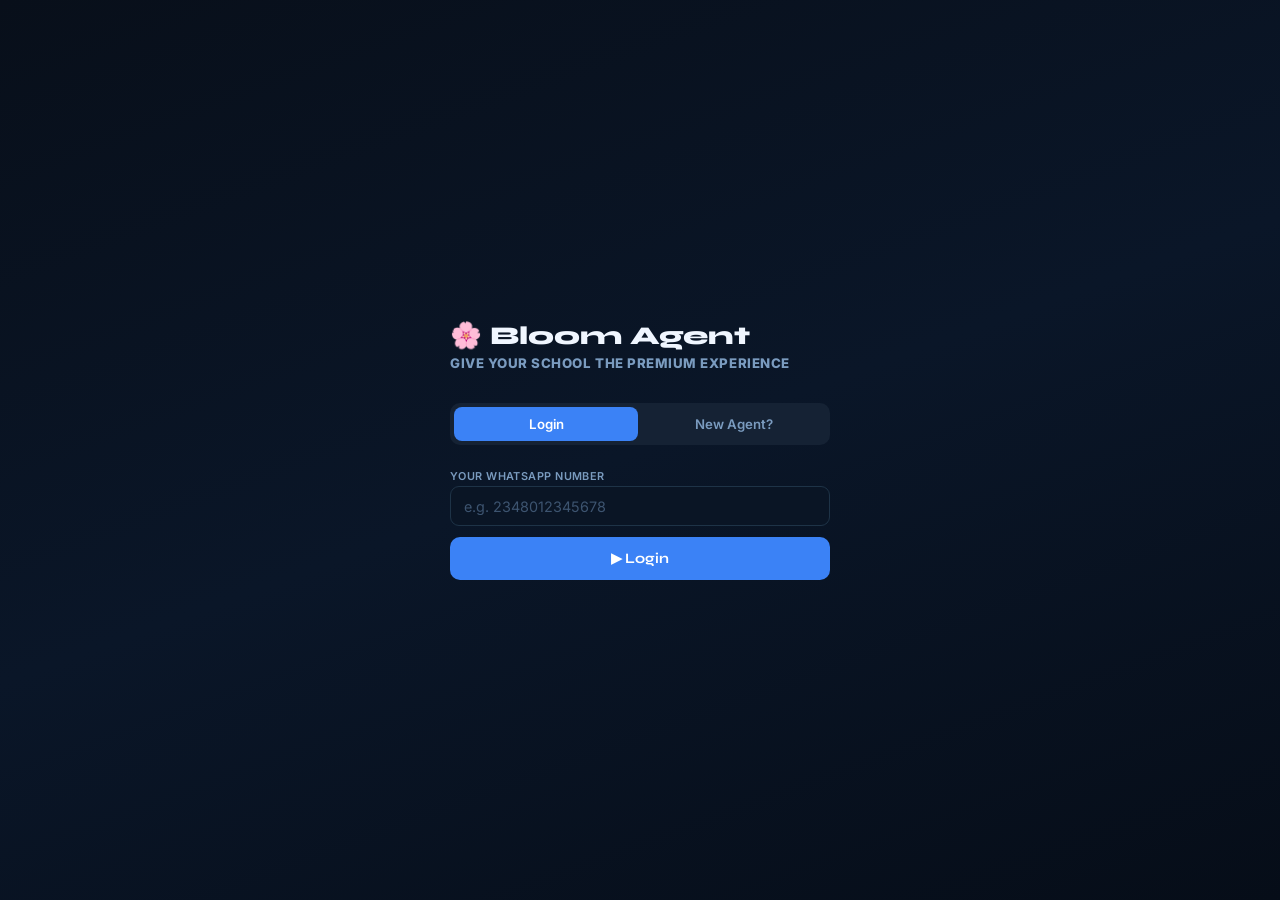
==== index.html @ 47996331 "feat: replace tier buttons with flat price card, ₦5k comm box, leaderboard tab+section" ====
<!DOCTYPE html>
<html lang="en">
<head>
<meta charset="UTF-8">
<meta name="viewport" content="width=device-width,initial-scale=1,maximum-scale=1,user-scalable=no">
<meta name="theme-color" content="#080f1a">
<title>Edu-BLOOM · Agent App</title>
<link rel="stylesheet" href="style.css?v=20260817-manual">
<script src="https://www.gstatic.com/firebasejs/9.22.2/firebase-app-compat.js"></script>
<script src="https://www.gstatic.com/firebasejs/9.22.2/firebase-firestore-compat.js"></script>
  <link rel="manifest" href="manifest.json">
  <meta name="theme-color" content="#7c3aed">
  <link rel="apple-touch-icon" href="icon-192x192.png">
<link rel="stylesheet" href="https://unpkg.com/leaflet@1.9.4/dist/leaflet.css" integrity="sha256-p4NxAoJBhIIN+hmNHrzRCf9tD/miZyoHS5obTRR9BMY=" crossorigin=""/>
</head>
<body>

<!-- LOGIN -->
<div id="login" class="login" style="display:flex;">
  <div class="login-box">
    <div class="login-logo">🌸 Bloom Agent</div>
    <div class="login-sub" style="font-weight:800;letter-spacing:0.04em;">GIVE YOUR SCHOOL THE PREMIUM EXPERIENCE</div>
    <div class="login-tabs">
      <button class="ltab on" onclick="setTab('phone')">Login</button>
      <button class="ltab" onclick="setTab('register')">New Agent?</button>
    </div>
    <div id="phone-form">
      <label>Your WhatsApp Number</label>
      <input type="tel" id="l-phone" placeholder="e.g. 2348012345678" onkeydown="if(event.key==='Enter')doLogin()">
      <button id="l-btn" class="btn-brand" onclick="doLogin()">▶ Login</button>
    </div>
    <div id="register-form" style="display:none;">
      <div id="reg-pending-msg" style="display:none;background:rgba(16,185,129,0.1);border:1px solid #10b981;border-radius:10px;padding:1rem;font-size:0.85rem;text-align:center;line-height:1.7;margin-bottom:0.5rem;">
        ✅ <b>Request submitted!</b><br>Bayo will review and contact you on WhatsApp within 24 hours.<br><span style="color:var(--sub);font-size:0.78rem;">You can close this page now.</span>
      </div>
      <div id="reg-fields">

        <!-- ── SECTION 1: IDENTITY ── -->
        <div style="font-size:0.68rem;font-weight:800;color:var(--sub);letter-spacing:0.1em;text-transform:uppercase;margin-bottom:0.5rem;">1 · Identity</div>

        <!-- Face photo -->
        <div style="display:flex;align-items:center;gap:12px;margin-bottom:0.75rem;">
          <div id="reg-photo-preview" onclick="$('reg-photo-input').click()"
            style="width:72px;height:72px;border-radius:50%;border:2px dashed var(--brand);background:var(--s2);display:flex;align-items:center;justify-content:center;cursor:pointer;overflow:hidden;flex-shrink:0;">
            <span id="reg-photo-icon" style="font-size:1.6rem;">📷</span>
          </div>
          <div style="flex:1;">
            <div style="font-size:0.82rem;font-weight:700;margin-bottom:3px;">Your Photo</div>
            <div style="font-size:0.72rem;color:var(--sub);line-height:1.5;">Clear face photo for identity verification. Tap the circle to take or upload.</div>
            <button onclick="$('reg-photo-input').click()" style="margin-top:5px;background:var(--s2);border:1px solid var(--border);border-radius:7px;padding:3px 10px;font-size:0.75rem;cursor:pointer;color:var(--text);">📸 Take / Upload Photo</button>
          </div>
        </div>
        <input type="file" id="reg-photo-input" accept="image/*" capture="user" style="display:none;" onchange="previewRegPhoto(event)">
        <input type="hidden" id="reg-photo-b64">

        <label style="font-size:0.75rem;font-weight:700;color:var(--sub);text-transform:uppercase;letter-spacing:0.06em;">Full Name</label>
        <input id="reg-name" type="text" placeholder="e.g. David Adeyemi" autocomplete="name" style="margin-bottom:0.5rem;">

        <label style="font-size:0.75rem;font-weight:700;color:var(--sub);text-transform:uppercase;letter-spacing:0.06em;">WhatsApp Number</label>
        <input id="reg-phone" type="tel" placeholder="e.g. 08012345678" inputmode="tel" style="margin-bottom:0.5rem;">

        <label style="font-size:0.75rem;font-weight:700;color:var(--sub);text-transform:uppercase;letter-spacing:0.06em;">State You Will Cover</label>
        <select id="reg-state" style="margin-bottom:0.75rem;">
          <option value="">— Select State —</option>
          <option>Abia</option><option>Adamawa</option><option>Akwa Ibom</option><option>Anambra</option><option>Bauchi</option><option>Bayelsa</option><option>Benue</option><option>Borno</option><option>Cross River</option><option>Delta</option><option>Ebonyi</option><option>Edo</option><option>Ekiti</option><option>Enugu</option><option>FCT — Abuja</option><option>Gombe</option><option>Imo</option><option>Jigawa</option><option>Kaduna</option><option>Kano</option><option>Katsina</option><option>Kebbi</option><option>Kogi</option><option>Kwara</option><option>Lagos</option><option>Nasarawa</option><option>Niger</option><option>Ogun</option><option>Ondo</option><option>Osun</option><option>Oyo</option><option>Plateau</option><option>Rivers</option><option>Sokoto</option><option>Taraba</option><option>Yobe</option><option>Zamfara</option>
        </select>

        <!-- ── SECTION 2: BANK DETAILS (for 20% commission) ── -->
        <div style="font-size:0.68rem;font-weight:800;color:var(--sub);letter-spacing:0.1em;text-transform:uppercase;margin-bottom:0.4rem;margin-top:0.25rem;">2 · Bank Account for Commission</div>
        <div style="background:rgba(124,58,237,0.07);border:1px solid rgba(124,58,237,0.2);border-radius:9px;padding:10px 12px;margin-bottom:0.65rem;font-size:0.75rem;color:var(--sub);line-height:1.6;">
          Your <b style="color:var(--text);">20% commission</b> on every approved school is paid directly into this account. We verify the account name automatically.
        </div>

        <label style="font-size:0.75rem;font-weight:700;color:var(--sub);text-transform:uppercase;letter-spacing:0.06em;">Bank Name</label>
        <select id="reg-bank-name" style="margin-bottom:0.5rem;" onchange="clearAcctVerify()">
          <option value="">— Select Bank —</option>
          <option>Access Bank</option><option>Ecobank Nigeria</option><option>FCMB</option>
          <option>Fidelity Bank</option><option>First Bank of Nigeria</option><option>GTBank</option>
          <option>Heritage Bank</option><option>Keystone Bank</option><option>Kuda Bank</option>
          <option>Moniepoint</option><option>Opay</option><option>Palmpay</option>
          <option>Polaris Bank</option><option>Stanbic IBTC Bank</option><option>Sterling Bank</option>
          <option>UBA</option><option>Union Bank</option><option>VFD Microfinance Bank</option>
          <option>Wema Bank</option><option>Zenith Bank</option>
        </select>

        <label style="font-size:0.75rem;font-weight:700;color:var(--sub);text-transform:uppercase;letter-spacing:0.06em;">Account Number <span style="font-weight:400;font-size:0.68rem;">(10-digit NUBAN)</span></label>
        <input id="reg-acct-num" type="text" inputmode="numeric" maxlength="10" placeholder="0123456789" oninput="clearAcctVerify()" style="margin-bottom:0.5rem;">

        <label style="font-size:0.75rem;font-weight:700;color:var(--sub);text-transform:uppercase;letter-spacing:0.06em;">Account Name</label>
        <div style="display:flex;gap:6px;margin-bottom:0.5rem;">
          <input id="reg-acct-name" type="text" placeholder="Enter account name" style="flex:1;">
        </div>
        <div id="reg-acct-verify" style="font-size:0.75rem;margin-bottom:0.65rem;display:none;"></div>

        <!-- ── SECTION 3: SOURCE ── -->
        <div style="font-size:0.68rem;font-weight:800;color:var(--sub);letter-spacing:0.1em;text-transform:uppercase;margin-bottom:0.4rem;margin-top:0.25rem;">3 · How Did You Hear About Us?</div>
        <input id="reg-source" type="text" placeholder="e.g. Friend referral, Social media, NAPPS event" style="margin-bottom:0.75rem;">

        <button class="btn-money" onclick="submitAgentRequest()" id="reg-submit-btn" style="width:100%;">📨 Submit Registration Request</button>
        <div id="reg-err" style="color:#ef4444;font-size:0.78rem;margin-top:0.4rem;display:none;"></div>
        <p style="font-size:0.72rem;color:var(--sub);margin-top:0.65rem;text-align:center;line-height:1.6;">Request goes directly into Bayo's admin portal.<br>You'll be contacted on WhatsApp within 24 hours.</p>

        <!-- MANUAL DOWNLOAD BANNER -->
        <a href="AGENT_MANUAL.html" target="_blank" style="display:flex;align-items:center;gap:10px;background:rgba(59,130,246,0.08);border:1px solid rgba(59,130,246,0.25);border-radius:11px;padding:0.75rem 0.9rem;margin-top:0.9rem;text-decoration:none;">
          <span style="font-size:1.4rem;flex-shrink:0;">📖</span>
          <div>
            <div style="font-size:0.82rem;font-weight:700;color:#93c5fd;">Download the Agent Manual</div>
            <div style="font-size:0.72rem;color:var(--sub);margin-top:2px;line-height:1.5;">Step-by-step guide to every feature — signboard scan, register counter, ledger scan, deals, and earnings. Read before your first school visit.</div>
          </div>
          <span style="font-size:0.8rem;color:var(--sub);flex-shrink:0;">↗</span>
        </a>
      </div>
    </div>
    <div id="login-err" class="err-box"></div>
  </div><!-- /.login-box -->
</div><!-- /#login — ✅ these two closing tags were missing, causing app to hide inside login -->

<!-- APP -->
<div id="app" style="display:none;">
  <header class="hdr">
    <div>
      <div class="hdr-title">🌸 Bloom Agent</div>
      <div class="hdr-sub" id="agent-name-hdr">—</div>
    </div>
    <div style="display:flex;align-items:center;gap:8px;">
      <span id="sync" class="dot dot-off">● Offline</span>
      <button class="btn-sm btn-ghost" onclick="logout()">Logout</button>
    </div>
  </header>

  <main class="wrap">

    <!-- SUBMIT -->
    <section id="sec-submit" class="sec on">
      <div class="card">
        <div class="card-title">📝 Submit a School Deal</div>
        <p style="font-size:0.82rem;color:var(--sub);margin-bottom:1rem;">Fill in the school details. Bayo reviews and approves. You earn on approval.</p>

        <!-- ═══ NEW: SIGNBOARD SCAN — auto-fills name/address/LGA/state ═══ -->
        <div style="background:linear-gradient(135deg,rgba(124,58,237,0.12),rgba(37,99,235,0.08));border:1.5px solid rgba(124,58,237,0.3);border-radius:14px;padding:1rem;margin-bottom:0.85rem;">
          <div style="font-weight:800;font-size:0.85rem;color:#a78bfa;margin-bottom:0.4rem;">📸 Scan School Signboard</div>
          <p style="font-size:0.76rem;color:var(--sub);margin-bottom:0.7rem;line-height:1.5;">Photograph the school's signboard — AI reads the name, address, LGA and state automatically.</p>
          <input type="file" id="signboard-input" accept="image/*" style="display:none;" onchange="scanSignboard(event)">
          <button class="btn-brand" style="width:100%;background:linear-gradient(135deg,#7c3aed,#2563eb);" onclick="document.getElementById('signboard-input').click()">📷 Scan Signboard</button>
          <div id="signboard-scan-fb" style="display:none;font-size:0.76rem;color:var(--sub);margin-top:0.5rem;text-align:center;"></div>
        </div>

        <label>School Name</label>
        <input type="text" id="s-name" placeholder="e.g. Bright Stars Academy">
        <label>Address</label>
        <input type="text" id="s-address" placeholder="e.g. 12 Akin Street, Abeokuta">
        <label>LGA</label>
        <input type="text" id="s-lga" placeholder="e.g. Abeokuta South">
        <label>State</label>
        <input type="text" id="s-state" placeholder="e.g. Ogun" list="s-states-list">
        <datalist id="s-states-list">
          <option>Abia</option><option>Adamawa</option><option>Akwa Ibom</option><option>Anambra</option><option>Bauchi</option>
          <option>Bayelsa</option><option>Benue</option><option>Borno</option><option>Cross River</option><option>Delta</option>
          <option>Ebonyi</option><option>Edo</option><option>Ekiti</option><option>Enugu</option><option>Gombe</option>
          <option>Imo</option><option>Jigawa</option><option>Kaduna</option><option>Kano</option><option>Katsina</option>
          <option>Kebbi</option><option>Kogi</option><option>Kwara</option><option>Lagos</option><option>Nasarawa</option>
          <option>Niger</option><option>Ogun</option><option>Ondo</option><option>Osun</option><option>Oyo</option>
          <option>Plateau</option><option>Rivers</option><option>Sokoto</option><option>Taraba</option><option>Yobe</option>
          <option>Zamfara</option><option>FCT</option>
        </datalist>
        <label>Principal's WhatsApp</label>
        <input type="tel" id="s-phone" placeholder="2348012345678">
        <label>Principal's Email (optional)</label>
        <input type="email" id="s-email" placeholder="principal@school.edu.ng">
        <!-- ═══ AI PIPELINE STEP 1: SCAN REGISTER ═══ -->
        <div id="ai-pipeline" style="background:linear-gradient(135deg,rgba(124,58,237,0.12),rgba(16,185,129,0.08));border:1.5px solid rgba(124,58,237,0.35);border-radius:14px;padding:1rem;margin-bottom:0.85rem;">

          <!-- Step indicator -->
          <div style="display:flex;align-items:center;gap:0.5rem;margin-bottom:0.75rem;">
            <div id="pipe-step-dot" style="width:9px;height:9px;background:#7c3aed;border-radius:50%;flex-shrink:0;box-shadow:0 0 8px #7c3aed;"></div>
            <div style="font-weight:800;font-size:0.85rem;color:#a78bfa;" id="pipe-step-label">STEP 1 — Scan the School Register</div>
          </div>

          <!-- State 0: Idle — big scan button -->
          <div id="pipe-state-scan" style="">
            <p style="font-size:0.78rem;color:var(--sub);margin-bottom:0.8rem;line-height:1.55;">Point your phone at the school register and tap Scan. The AI counts all students and fills everything in for you.</p>
            <input type="file" id="register-csv" accept="*/*" multiple style="display:none;" onchange="handleRegisterCSV(event)">
            <button class="btn-brand" onclick="document.getElementById('register-csv').click()"
              style="width:100%;padding:0.85rem;font-size:0.95rem;font-weight:800;border-radius:12px;background:linear-gradient(135deg,#7c3aed,#059669);letter-spacing:0.5px;">
              📸 SCAN REGISTER NOW
            </button>
            <p style="font-size:0.7rem;color:var(--sub);text-align:center;margin-top:0.5rem;">Also accepts: CSV, PDF, Excel, typed list</p>
          </div>

          <!-- State 1: Processing -->
          <div id="pipe-state-processing" style="display:none;text-align:center;padding:1rem 0;">
            <div id="csv-loading" style="color:#a78bfa;font-weight:700;font-size:0.88rem;margin-bottom:0.5rem;">📸 AI reading register...</div>
            <div style="width:100%;height:4px;background:rgba(255,255,255,0.08);border-radius:4px;overflow:hidden;">
              <div id="pipe-progress-bar" style="height:100%;width:30%;background:linear-gradient(90deg,#7c3aed,#059669);border-radius:4px;transition:width 0.5s;"></div>
            </div>
          </div>

          <!-- State 2: Counted — show result + confirm -->
          <div id="pipe-state-result" style="display:none;">
            <div style="display:flex;align-items:center;gap:0.75rem;margin-bottom:0.75rem;">
              <div style="text-align:center;background:rgba(16,185,129,0.15);border-radius:10px;padding:0.5rem 0.9rem;flex-shrink:0;">
                <div style="font-size:1.8rem;font-weight:900;color:#34d399;font-family:monospace;" id="csv-student-count">0</div>
                <div style="font-size:0.65rem;color:var(--sub);margin-top:2px;">STUDENTS</div>
              </div>
              <div style="flex:1;">
                <div style="font-size:0.8rem;font-weight:700;color:var(--text);">Tier: <span id="csv-tier-name" style="color:#a78bfa;">—</span></div>
                <div style="font-size:0.8rem;color:#34d399;">School pays: <strong id="csv-school-pays">₦0</strong>/term</div>
                <div style="font-size:0.8rem;color:#fbbf24;">Your cut: <strong id="csv-your-comm">₦0</strong></div>
              </div>
            </div>
            <div id="csv-name-preview" style="font-size:0.72rem;color:var(--sub);margin-bottom:0.6rem;line-height:1.7;max-height:80px;overflow:hidden;"></div>
            <div id="csv-class-breakdown" style="font-size:0.71rem;color:var(--sub);margin-bottom:0.7rem;"></div>
            <div style="display:flex;gap:0.5rem;">
              <button class="btn-money" onclick="pipelineConfirmCount()"
                style="flex:2;padding:0.6rem;font-size:0.85rem;font-weight:700;border-radius:10px;">
                ✅ Confirm — Fill Form
              </button>
              <button class="btn-ghost" onclick="pipelineRescan()"
                style="flex:1;padding:0.6rem;font-size:0.82rem;border-radius:10px;color:white;">
                🔄 Rescan
              </button>
            </div>
          </div>

        </div>
        <!-- ═══ END AI PIPELINE ═══ -->

        <!-- ═══ FINANCIAL LEDGER SCAN — multi-page V2 pipeline ═══ -->
        <div style="background:linear-gradient(135deg,rgba(37,99,235,0.1),rgba(16,185,129,0.06));border:1.5px solid rgba(37,99,235,0.3);border-radius:14px;padding:1rem;margin-bottom:0.85rem;">
          <div style="font-weight:800;font-size:0.85rem;color:#60a5fa;margin-bottom:0.4rem;">📊 Scan Financial Ledger</div>
          <p style="font-size:0.76rem;color:var(--sub);margin-bottom:0.7rem;line-height:1.5;">Photograph each page of the fee ledger. AI reads every student's balance, fees, and payment status. Add as many pages as needed — missed pages can be retried individually.</p>

          <!-- Page capture slots — first slot always shown, more added dynamically -->
          <div id="ledger-caps" style="margin-bottom:0.5rem;">
            <!-- First page capture button (rendered by JS on load) -->
          </div>

          <!-- Add another page -->
          <button class="btn-ghost" style="width:100%;font-size:0.78rem;padding:6px;margin-bottom:0.5rem;" onclick="addLedgerPage()">➕ Add Page</button>

          <!-- Primary action — hidden until at least one page captured -->
          <div id="ledger-actions" style="display:none;">
            <button class="btn-brand" style="width:100%;background:linear-gradient(135deg,#2563eb,#059669);font-size:0.9rem;font-weight:800;padding:0.75rem;" onclick="processAllLedgers()">📖 Read All Pages</button>
          </div>

          <!-- Processing progress bar -->
          <div id="ledger-proc" style="display:none;margin-top:0.75rem;">
            <div style="font-size:0.76rem;color:var(--sub);margin-bottom:4px;" id="ledger-status">Starting...</div>
            <div style="width:100%;height:5px;background:rgba(255,255,255,.08);border-radius:4px;overflow:hidden;">
              <div id="ledger-prog" style="height:100%;width:0%;background:linear-gradient(90deg,#2563eb,#059669);border-radius:4px;transition:width 0.4s;"></div>
            </div>
          </div>

          <!-- Live feed — students appearing as each page is read -->
          <div id="live-feed" style="display:none;margin-top:0.6rem;background:rgba(0,0,0,.25);border-radius:8px;padding:0.4rem 0.5rem;">
            <div style="font-size:0.68rem;color:var(--sub);margin-bottom:4px;font-weight:700;">LIVE — READING NOW</div>
            <div id="live-content" style="max-height:120px;overflow-y:auto;"></div>
          </div>

          <!-- Multi-page results panel -->
          <div id="ledger-multipage-results" style="display:none;margin-top:0.75rem;">
            <!-- Summary stats -->
            <div style="display:flex;gap:6px;margin-bottom:0.5rem;">
              <div style="flex:1;text-align:center;background:rgba(37,99,235,.12);border:1px solid rgba(37,99,235,.25);border-radius:8px;padding:6px 4px;">
                <div style="font-size:1.3rem;font-weight:900;color:#60a5fa;" id="as-total">0</div>
                <div style="font-size:0.6rem;color:var(--sub);">STUDENTS</div>
              </div>
              <div style="flex:1;text-align:center;background:rgba(16,185,129,.12);border:1px solid rgba(16,185,129,.25);border-radius:8px;padding:6px 4px;">
                <div style="font-size:1.3rem;font-weight:900;color:#34d399;" id="as-classes">0</div>
                <div style="font-size:0.6rem;color:var(--sub);">CLASSES</div>
              </div>
              <div style="flex:1;text-align:center;background:rgba(245,158,11,.12);border:1px solid rgba(245,158,11,.25);border-radius:8px;padding:6px 4px;">
                <div style="font-size:1.3rem;font-weight:900;color:#fbbf24;" id="as-conf">0%</div>
                <div style="font-size:0.6rem;color:var(--sub);">CONFIDENCE</div>
              </div>
            </div>
            <!-- Class-grouped student lists + failed-page warnings injected here by JS -->
            <div id="class-groups"></div>
            <!-- Reset button -->
            <button class="btn-ghost" style="width:100%;font-size:0.76rem;padding:8px;margin-top:4px;color:var(--danger);" onclick="clearLedgerFinancialData()">🗑️ Clear &amp; Start Over</button>
          </div>

          <!-- V1 original single-page summary (kept for backwards compatibility) -->
          <div id="ledger-financial-summary" style="display:none;margin-top:0.7rem;background:rgba(0,0,0,.2);border-radius:10px;padding:0.6rem;"></div>

          <!-- Hidden file input kept for V1 scanFinancialLedger compatibility -->
          <input type="file" id="ledger-financial-input" accept="image/*" style="display:none;" onchange="scanFinancialLedger(event)">
          <div id="ledger-scan-fb" style="display:none;font-size:0.76rem;color:var(--sub);margin-top:0.5rem;text-align:center;"></div>
        </div>
        <!-- ═══ END FINANCIAL LEDGER SCAN ═══ -->

        <label>Number of Students (type or upload CSV above)</label>
        <input type="number" id="s-count" placeholder="e.g. 85 — or upload CSV above to count automatically" oninput="autoTier()">
        <label style="display:flex;align-items:center;gap:6px;">Select Premium Plan <span style="font-size:0.68rem;font-weight:800;background:#7c3aed;color:#fff;border-radius:4px;padding:1px 6px;letter-spacing:0.05em;">✨ ALL PREMIUM</span></label>
        <div style="background:linear-gradient(135deg,#7c3aed,#4f46e5);border-radius:14px;padding:18px;text-align:center;margin-bottom:12px;">
          <div style="font-size:0.7rem;font-weight:800;color:rgba(255,255,255,0.7);letter-spacing:.1em;text-transform:uppercase;margin-bottom:6px;">✨ PREMIUM PLAN · ALL SCHOOLS</div>
          <div style="font-size:2.4rem;font-weight:900;color:#fff;line-height:1;">₦15,000</div>
          <div style="font-size:0.82rem;color:rgba(255,255,255,0.8);margin-top:4px;">per term — flat rate, every school</div>
        </div>
        </div>
        <div id="comm-box" class="comm-box" style="display:block;">
          <div class="comm-lbl">Your Commission</div>
          <div class="comm-amt" id="comm-amt">₦5,000</div>
          <div class="comm-lbl" id="comm-total" style="margin-top:4px;">School pays: ₦15,000 per term</div>
          <div class="comm-lbl" style="margin-top:4px;color:#34d399;">Fixed ₦5,000 per school onboarded &amp; approved</div>
        </div>
        <label>Number of Terms Paying</label>
        <select id="s-terms" onchange="updateCommission()">
          <option value="1">1 Term</option>
          <option value="2">2 Terms</option>
          <option value="3">3 Terms (Full Year)</option>
        </select>
        <label>Notes for Bayo (optional)</label>
        <textarea id="s-notes" rows="2" placeholder="e.g. Met at NAPPS conference, very interested, has 80 students"></textarea>
        <button id="show-principal-btn" class="btn-ghost" style="width:100%;margin-bottom:0.6rem;" onclick="openShowPrincipalPanel()">📱 Show Principal</button>
        <button id="submit-btn" class="btn-brand" onclick="submitDeal()">📤 Submit to Bayo</button>
        <div id="submit-fb" class="feedback"></div>
      </div>


    </section>

    <!-- MY DEALS -->
    
    <!-- MY DEALS -->
        <!-- AI ONBOARDING AGENTS -->
    <section id="sec-ai-agents" class="sec">
      <div class="card" style="border-left:4px solid #818cf8;">
        <div class="ct" style="margin-bottom:0.5rem;">🤖 AI Onboarding Assistants</div>
        <p style="font-size:0.8rem;color:var(--sub);margin-bottom:1rem;line-height:1.55;">
          4 AI agents to help you close schools faster and manage your pipeline.
        </p>

        <!-- Agent 1: School Scout -->
        <div style="background:rgba(129,140,248,0.08);border:1px solid rgba(129,140,248,0.2);border-radius:12px;padding:1rem;margin-bottom:0.75rem;">
          <div style="display:flex;align-items:center;gap:0.6rem;margin-bottom:0.5rem;">
            <div style="width:38px;height:38px;background:#7c3aed;border-radius:50%;display:flex;align-items:center;justify-content:center;font-size:1.1rem;flex-shrink:0;">🔍</div>
            <div><div style="font-weight:700;font-size:0.88rem;">School Scout AI</div><div style="font-size:0.72rem;color:var(--sub);">Finds schools in your area ready to onboard</div></div>
          </div>
          <div id="scout-map" style="width:100%;height:220px;border-radius:12px;overflow:hidden;margin-bottom:0.6rem;display:none;background:#0f0f1a;"></div>
          <div id="scout-result" style="font-size:0.8rem;color:var(--sub);min-height:40px;margin-bottom:0.6rem;line-height:1.6;white-space:pre-line;"></div>
          <button class="btn-brand btn-small" onclick="runScoutAI()" style="font-size:0.78rem;">📍 Scout My Area</button>
        </div>

        <!-- Agent 2: Pitch Coach -->
        <div style="background:rgba(16,185,129,0.08);border:1px solid rgba(16,185,129,0.2);border-radius:12px;padding:1rem;margin-bottom:0.75rem;">
          <div style="display:flex;align-items:center;gap:0.6rem;margin-bottom:0.5rem;">
            <div style="width:38px;height:38px;background:#059669;border-radius:50%;display:flex;align-items:center;justify-content:center;font-size:1.1rem;flex-shrink:0;">🎯</div>
            <div><div style="font-weight:700;font-size:0.88rem;">Pitch Coach AI</div><div style="font-size:0.72rem;color:var(--sub);">Customise your sales pitch for any school type</div></div>
          </div>
          <select id="pitch-school-type" style="width:100%;margin-bottom:0.5rem;font-size:0.8rem;padding:0.4rem;">
            <option value="">Select school type…</option>
            <option value="private primary">Private Primary School</option>
            <option value="private secondary">Private Secondary (JSS/SSS)</option>
            <option value="private nursery/primary">Nursery & Primary</option>
            <option value="Islamic school">Islamic/Islamiyya School</option>
            <option value="government primary">Government Primary School</option>
          </select>
          <div id="pitch-result" style="font-size:0.79rem;color:var(--sub);min-height:40px;margin-bottom:0.6rem;line-height:1.6;white-space:pre-line;"></div>
          <button class="btn-brand btn-small" onclick="runPitchCoachAI()" style="font-size:0.78rem;background:#059669;">🎯 Generate Pitch</button>
        </div>

        <!-- Agent 3: Objection Handler -->
        <div style="background:rgba(245,158,11,0.08);border:1px solid rgba(245,158,11,0.2);border-radius:12px;padding:1rem;margin-bottom:0.75rem;">
          <div style="display:flex;align-items:center;gap:0.6rem;margin-bottom:0.5rem;">
            <div style="width:38px;height:38px;background:#d97706;border-radius:50%;display:flex;align-items:center;justify-content:center;font-size:1.1rem;flex-shrink:0;">🛡️</div>
            <div><div style="font-weight:700;font-size:0.88rem;">Objection Handler AI</div><div style="font-size:0.72rem;color:var(--sub);">Smart responses to principal pushback</div></div>
          </div>
          <select id="objection-type" style="width:100%;margin-bottom:0.5rem;font-size:0.8rem;padding:0.4rem;">
            <option value="">Select objection…</option>
            <option value="too expensive">It's too expensive</option>
            <option value="we already use another system">We already use another system</option>
            <option value="teachers won't use it">Teachers won't use it</option>
            <option value="we need to think about it">We need to think about it</option>
            <option value="internet is bad in our area">No reliable internet</option>
            <option value="we are a small school">We're too small</option>
          </select>
          <div id="objection-result" style="font-size:0.79rem;color:var(--sub);min-height:40px;margin-bottom:0.6rem;line-height:1.6;white-space:pre-line;"></div>
          <button class="btn-brand btn-small" onclick="runObjectionAI()" style="font-size:0.78rem;background:#d97706;">🛡️ Handle This</button>
        </div>

        <!-- Agent 4: Follow-up Writer -->
        <div style="background:rgba(239,68,68,0.08);border:1px solid rgba(239,68,68,0.2);border-radius:12px;padding:1rem;margin-bottom:0.5rem;">
          <div style="display:flex;align-items:center;gap:0.6rem;margin-bottom:0.5rem;">
            <div style="width:38px;height:38px;background:#dc2626;border-radius:50%;display:flex;align-items:center;justify-content:center;font-size:1.1rem;flex-shrink:0;">📲</div>
            <div><div style="font-weight:700;font-size:0.88rem;">Follow-up Writer AI</div><div style="font-size:0.72rem;color:var(--sub);">WhatsApp messages that get replies from principals</div></div>
          </div>
          <select id="followup-scenario" style="width:100%;margin-bottom:0.5rem;font-size:0.8rem;padding:0.4rem;">
            <option value="">Select scenario…</option>
            <option value="first visit, principal was interested">After first visit — they were interested</option>
            <option value="first visit, principal was cold/busy">After first visit — they were cold/busy</option>
            <option value="demo done, waiting for decision">Demo done, waiting for decision</option>
            <option value="no response to last message">No response to last WhatsApp</option>
            <option value="school is ready to sign up">School is ready — send payment link</option>
          </select>
          <div id="followup-result" style="font-size:0.79rem;color:var(--sub);min-height:40px;margin-bottom:0.6rem;line-height:1.6;white-space:pre-line;"></div>
          <button class="btn-brand btn-small" onclick="runFollowupAI()" style="font-size:0.78rem;background:#dc2626;">📲 Write Message</button>
        </div>

        <p style="font-size:0.72rem;color:var(--sub);text-align:center;margin-top:0.5rem;">
          💡 Add a Groq API key in <button onclick="goTab('settings')" style="background:none;border:none;color:#818cf8;cursor:pointer;font-size:0.72rem;text-decoration:underline;">Settings</button> for smarter AI responses
        </p>
      </div>
    </section>

<section id="sec-deals" class="sec">
      <div style="display:flex;justify-content:space-between;align-items:center;margin-bottom:0.75rem;">
        <div style="font-size:1rem;font-weight:700;">My Submitted Deals</div>
        <button class="btn-sm btn-ghost" onclick="renderDeals()">🔄 Refresh</button>
      </div>
      <div id="deals-list"></div>
    </section>

    <!-- EARNINGS -->
    <section id="sec-earnings" class="sec">
      <div class="stats">
        <div class="stat"><div class="stat-n" id="earn-total">₦0</div><div class="stat-l">Total Earned</div></div>
        <div class="stat"><div class="stat-n" id="earn-paid">₦0</div><div class="stat-l">Paid Out</div></div>
      </div>
      <div class="stat" style="margin-bottom:0.75rem;">
        <div class="stat-n" id="earn-pending" style="color:var(--warn);">₦0</div>
        <div class="stat-l">Pending Payment</div>
      </div>
      <div class="card">
        <div class="card-title">Commission History</div>
        <div class="tbl-wrap">
          <table>
            <thead><tr><th>Date</th><th>School ID</th><th>Amount</th><th>Status</th></tr></thead>
            <tbody id="earn-body"></tbody>
          </table>
        </div>
      </div>
      <div class="card" style="text-align:center;">
        <div style="font-size:0.82rem;color:var(--sub);margin-bottom:0.75rem;">Questions about your commission?</div>
        <a href="https://wa.me/2348145073941?text=Hello%20AariNAT%2C%20I%20have%20a%20question%20about%20my%20commission" target="_blank" style="text-decoration:none;">
          <button class="btn-money">💬 Message AariNAT</button>
        </a>
      </div>
    </section>
    <section id="sec-settings" class="sec">
  <div id="settings-content"></div>

  <!-- AGENT MANUAL CARD -->
  <div style="background:var(--card);border:1px solid var(--border);border-radius:14px;padding:1.1rem;margin:0.75rem 0;">
    <div style="font-size:0.68rem;font-weight:800;color:var(--sub);letter-spacing:0.1em;text-transform:uppercase;margin-bottom:0.6rem;">📚 Agent Manual</div>
    <div style="font-size:0.83rem;color:var(--sub);margin-bottom:0.75rem;line-height:1.6;">
      The complete step-by-step guide to the Edu-BLOOM Agent App — 14 chapters covering every feature, with tips and troubleshooting.
    </div>
    <a href="AGENT_MANUAL.html" target="_blank" style="text-decoration:none;">
      <button style="background:var(--brand);color:white;border:none;border-radius:10px;padding:0.75rem;font-weight:700;font-size:0.88rem;cursor:pointer;width:100%;font-family:'Syne',sans-serif;">📖 Open &amp; Download Manual</button>
    </a>
  </div>
</section>

  
    <!-- LEADERBOARD -->
    <section id="sec-leaderboard" class="sec">
      <div style="padding:0 0 4px">
        <h2 style="font-size:1.15rem;font-weight:800;margin:0 0 2px">🏆 Agent Leaderboard</h2>
        <p style="font-size:0.78rem;color:var(--sub);margin:0 0 16px">Schools onboarded this term. Top 3 agents get rewarded at the end.</p>
        <div id="lb-list"><p style="text-align:center;color:var(--sub);padding:2rem;">Loading…</p></div>
        <button onclick="renderLeaderboard()" style="width:100%;margin-top:12px;padding:10px;background:var(--surface,#1a1a2e);border:1px solid var(--border);border-radius:9px;color:var(--sub);font-size:0.82rem;cursor:pointer;">🔄 Refresh</button>
      </div>
    </section>
</main>

  <nav class="nav">
    <button class="nlink on" data-tab="submit" onclick="go('submit')"><span>📝</span>Submit</button>
    <button class="nlink" data-tab="deals" onclick="go('deals')"><span>📋</span>My Deals</button>
    <button class="nlink" data-tab="ai-agents" onclick="go('ai-agents')"><span>🤖</span>AI Assist</button>
    <button class="nlink" data-tab="earnings" onclick="go('earnings')"><span>💰</span>Earnings</button>
<button class="nlink" data-tab="leaderboard" onclick="go('leaderboard')"><span>🏆</span>Leaders</button>
    <button class="nlink" data-tab="settings" onclick="go('settings')"><span>⚙️</span>Settings</button>
  </nav>
</div>

<script src="https://unpkg.com/leaflet@1.9.4/dist/leaflet.js" integrity="sha256-20nQCchB9co0qIjJZRGuk2/Z9VM+kNiyxNV1lvTlZBo=" crossorigin=""></script>
<script src="app.js?v=20260820-security"></script>
  <script>
    if('serviceWorker' in navigator){
      window.addEventListener('load',()=>navigator.serviceWorker.register('sw.js').catch(()=>{}));
    }
  </script>


  <!-- ═══ OCR OVERLAY (identical to school.edubloom.com.ng) ═══ -->
  <div id="ocr-overlay" style="display:none;position:fixed;inset:0;z-index:9000;background:rgba(10,10,20,0.92);backdrop-filter:blur(6px);flex-direction:column;align-items:center;justify-content:center;padding:2rem;">
  <div style="background:#1e1b4b;border:1.5px solid #4f46e5;border-radius:20px;padding:1.8rem 1.5rem;width:100%;max-width:360px;box-shadow:0 0 60px #4f46e540;">

    <!-- Header -->
    <div style="display:flex;align-items:center;gap:0.75rem;margin-bottom:1.2rem;">
      <div id="ocr-icon" style="font-size:2rem;line-height:1;">📸</div>
      <div>
        <div style="font-size:0.95rem;font-weight:800;color:#e0e7ff;">Reading Register</div>
        <div id="ocr-filename" style="font-size:0.72rem;color:#818cf8;margin-top:2px;white-space:nowrap;overflow:hidden;text-overflow:ellipsis;max-width:220px;">No file selected</div>
      </div>
    </div>

    <!-- Thumbnail preview -->
    <div id="ocr-thumb-wrap" style="display:none;width:100%;height:120px;border-radius:12px;overflow:hidden;margin-bottom:1rem;background:#0f0f1a;border:1px solid #312e81;">
      <img id="ocr-thumb" src="" alt="preview" style="width:100%;height:100%;object-fit:cover;">
    </div>

    <!-- Step indicators -->
    <div style="display:flex;flex-direction:column;gap:0.5rem;margin-bottom:1.2rem;">
      <div id="ocr-step-load" style="display:flex;align-items:center;gap:0.6rem;font-size:0.8rem;color:#6366f1;">
        <span id="ocr-step-load-icon" style="font-size:1rem;">⏳</span>
        <span id="ocr-step-load-text">Loading image...</span>
      </div>
      <div id="ocr-step-upload" style="display:flex;align-items:center;gap:0.6rem;font-size:0.8rem;color:#94a3b8;">
        <span id="ocr-step-upload-icon" style="font-size:1rem;">🔍</span>
        <span id="ocr-step-upload-text">Scanning with AI...</span>
      </div>
      <div id="ocr-step-read" style="display:flex;align-items:center;gap:0.6rem;font-size:0.8rem;color:#94a3b8;">
        <span id="ocr-step-read-icon" style="font-size:1rem;">🔍</span>
        <span id="ocr-step-read-text">Reading names from image</span>
      </div>
      <div id="ocr-step-done" style="display:flex;align-items:center;gap:0.6rem;font-size:0.8rem;color:#94a3b8;">
        <span id="ocr-step-done-icon" style="font-size:1rem;">✅</span>
        <span id="ocr-step-done-text">Done</span>
      </div>
    </div>

    <!-- Progress bar -->
    <div style="background:#312e81;border-radius:99px;height:8px;overflow:hidden;margin-bottom:0.8rem;">
      <div id="ocr-bar" style="height:100%;width:0%;background:linear-gradient(90deg,#6366f1,#818cf8);border-radius:99px;transition:width 0.4s ease;"></div>
    </div>

    <!-- Status text -->
    <div id="ocr-status" style="font-size:0.78rem;color:#c7d2fe;text-align:center;min-height:1.4em;">Preparing...</div>

    <!-- Page counter (multi-page) -->
    <div id="ocr-pages" style="font-size:0.7rem;color:#6366f1;text-align:center;margin-top:0.4rem;display:none;"></div>
  </div>
</div>

  <!-- ═══ OCR REVIEW MODAL (identical to school.edubloom.com.ng) ═══ -->
  <div id="ocr-review-modal" class="modal" style="z-index:8000;align-items:flex-start;overflow-y:auto;">
  <div class="mbox" style="padding:1.2rem 1rem 2rem;">

    <!-- Header -->
    <div style="display:flex;justify-content:space-between;align-items:center;margin-bottom:0.5rem;">
      <div style="font-size:1rem;font-weight:800;color:var(--text);">📋 Review Names</div>
      <button onclick="closeM('ocr-review-modal')" style="background:none;border:none;font-size:1.4rem;cursor:pointer;color:var(--sub);">✕</button>
    </div>
    <div id="ocr-review-info" style="font-size:0.78rem;color:var(--sub);margin-bottom:0.9rem;line-height:1.5;"></div>

    <!-- Bulk class assign + select all row -->
    <div style="display:flex;gap:0.5rem;align-items:center;margin-bottom:0.8rem;flex-wrap:wrap;">
      <select id="ocr-class-all"
        onchange="if(this.value==='__new__'){this.value='';const v=prompt('Enter class name:');if(v&&v.trim()){const cv=v.trim();const o=document.createElement('option');o.value=cv;o.textContent=cv;this.insertBefore(o,this.lastElementChild);this.value=cv;} }"
        style="flex:1;padding:0.45rem 0.6rem;border:1.5px solid var(--border);border-radius:9px;font-size:0.82rem;background:var(--bg);color:var(--text);font-family:inherit;">
        <option value="">— Select class —</option>
        <option value="__new__">➕ New class…</option>
      </select>
      <button onclick="ocrSetClassAll()" style="padding:0.45rem 0.8rem;border:1.5px solid var(--brand);border-radius:9px;font-size:0.78rem;background:var(--brand);color:#fff;cursor:pointer;font-weight:700;white-space:nowrap;">Set →</button>
      <div id="ocr-detected-class-note" style="display:none;width:100%;font-size:0.75rem;color:var(--brand);padding:0.3rem 0;font-style:italic;"></div>
      <button onclick="ocrSelectAll(true)"  style="padding:0.45rem 0.7rem;border:1.5px solid var(--border);border-radius:9px;font-size:0.78rem;background:var(--bg);color:var(--text);cursor:pointer;font-weight:700;">☑ All</button>
      <button onclick="ocrSelectAll(false)" style="padding:0.45rem 0.7rem;border:1.5px solid var(--border);border-radius:9px;font-size:0.78rem;background:var(--bg);color:var(--text);cursor:pointer;font-weight:700;">☐ None</button>
    </div>

    <!-- Column headers -->
    <div style="display:flex;gap:4px;padding:4px 4px 6px;border-bottom:2px solid var(--brand);font-size:0.7rem;font-weight:800;color:var(--sub);text-transform:uppercase;letter-spacing:0.04em;">
      <span style="width:22px;flex-shrink:0;"></span>
      <span style="flex:1;">Name</span>
      <span style="width:88px;flex-shrink:0;">Class</span>
      <span style="width:30px;flex-shrink:0;"></span>
    </div>

    <!-- Name list (populated by JS) -->
    <div id="ocr-review-list" style="max-height:55vh;overflow-y:auto;"></div>

    <!-- Footer -->
    <div style="position:sticky;bottom:0;background:var(--bg);padding-top:0.8rem;margin-top:0.5rem;border-top:1px solid var(--border);">
      <div style="display:flex;gap:0.5rem;margin-bottom:0.5rem;">
        <button onclick="fixNamesInReview()" style="flex:1;padding:0.6rem;border:1.5px solid var(--brand);border-radius:9px;font-size:0.82rem;background:var(--bg);color:var(--brand);cursor:pointer;font-weight:700;">🔧 Fix Names</button>
      </div>
      <button id="ocr-confirm-btn" onclick="ocrConfirmImport()"
        class="btn-brand" style="width:100%;padding:0.8rem;font-size:0.95rem;">
        ✅ Add Students
      </button>
    </div>
  </div>
</div>


<!-- SHOW PRINCIPAL — fullscreen panel, built from data already captured -->
<!-- (school form fields + Smart Register Counter name list). Deliberately -->
<!-- does NOT show outstanding-fees figures like v2's version — v1's OCR -->
<!-- only extracts names, not payment status per student, so this panel -->
<!-- only shows data that genuinely exists here: honest, not overpromising. -->
<div id="show-principal-panel" style="display:none;position:fixed;inset:0;background:var(--bg);z-index:9999;overflow-y:auto;padding:1.5rem 1.2rem;">
  <button onclick="closeShowPrincipalPanel()" style="position:fixed;bottom:1rem;right:1rem;background:rgba(0,0,0,.85);color:var(--sub);border:1px solid var(--border);border-radius:8px;padding:6px 16px;font-size:0.75rem;z-index:10000;">✕ Exit</button>
  <div style="max-width:480px;margin:0 auto;text-align:center;padding-top:1.5rem;">
    <div style="font-size:2rem;margin-bottom:0.4rem;">🌸</div>
    <h1 id="sp-school-name" style="font-family:'Syne',sans-serif;font-size:1.6rem;font-weight:800;line-height:1.25;margin-bottom:0.3rem;"></h1>
    <div id="sp-location" style="color:var(--sub);font-size:0.9rem;margin-bottom:0.5rem;"></div>
<div style="font-size:0.78rem;font-weight:800;letter-spacing:0.08em;color:#a5f3fc;text-transform:uppercase;margin-bottom:1.1rem;">GIVE YOUR SCHOOL THE PREMIUM EXPERIENCE</div>

    <div style="display:grid;grid-template-columns:1fr 1fr;gap:0.6rem;margin-bottom:1.2rem;">
      <div style="background:var(--card);border:1px solid var(--border);border-radius:var(--radius);padding:1rem 0.6rem;">
        <div id="sp-count" style="font-size:1.8rem;font-weight:800;color:var(--brand);"></div>
        <div style="font-size:0.72rem;color:var(--sub);">Students Ready</div>
      </div>
      <div style="background:var(--card);border:1px solid var(--border);border-radius:var(--radius);padding:1rem 0.6rem;">
        <div id="sp-class" style="font-size:1.1rem;font-weight:800;color:var(--text);"></div>
        <div style="font-size:0.72rem;color:var(--sub);">Class Detected</div>
      </div>
    </div>

    <div id="sp-financial-box" style="display:none;background:rgba(220,38,38,.12);border:1px solid rgba(220,38,38,.3);border-radius:var(--radius);padding:1rem;margin-bottom:1.2rem;">
      <div id="sp-outstanding" style="font-size:1.6rem;font-weight:800;color:var(--danger);"></div>
      <div id="sp-financial-sub" style="font-size:0.78rem;color:var(--sub);"></div>
    </div>

    <div style="background:var(--card);border:1px solid var(--border);border-radius:var(--radius);padding:1rem;margin-bottom:1.2rem;text-align:left;">
      <div style="font-size:0.72rem;color:var(--sub);margin-bottom:4px;">✨ Premium Plan Selected</div>
      <div id="sp-tier" style="font-size:1.15rem;font-weight:800;color:var(--money);"></div>
    </div>

    <div style="text-align:left;">
      <div style="font-size:0.78rem;color:var(--sub);font-weight:700;margin-bottom:6px;">STUDENT NAMES ALREADY CAPTURED</div>
      <div id="sp-names-list" style="background:var(--card);border:1px solid var(--border);border-radius:var(--radius);padding:0.8rem;max-height:40vh;overflow-y:auto;font-size:0.85rem;line-height:1.9;"></div>
    </div>

    <div style="margin-top:1.5rem;font-size:0.78rem;color:var(--sub);padding-bottom:2rem;">
      No re-typing needed — this school gets the full <b>Premium Experience</b> from day one.
    </div>
  </div>
</div>


<div style="max-width:680px;margin:0 auto;padding:1.2rem 1rem 1.6rem;text-align:center;font-size:0.66rem;color:#64748b;">
  <a href="https://edubloom.com.ng/privacy.html" target="_blank" style="color:#64748b;text-decoration:none;margin:0 5px;">Privacy Policy</a>·
  <a href="https://edubloom.com.ng/terms.html" target="_blank" style="color:#64748b;text-decoration:none;margin:0 5px;">Terms of Use</a>·
  <a href="https://edubloom.com.ng/data-compliance.html" target="_blank" style="color:#64748b;text-decoration:none;margin:0 5px;">Data &amp; Compliance</a>·
  <a href="https://edubloom.com.ng/ip-policy.html" target="_blank" style="color:#64748b;text-decoration:none;margin:0 5px;">IP Policy</a>
  <div style="margin-top:4px;font-weight:700;letter-spacing:0.04em;">GIVE YOUR SCHOOL THE PREMIUM EXPERIENCE</div>
    <div style="margin-top:3px;font-size:0.7rem;opacity:0.7;">© 2026 AariNAT Company Limited · Edu-BLOOM</div>
</div>

</body>
</html>
---- style.css ----
@import url('https://fonts.googleapis.com/css2?family=Syne:wght@400;600;700;800&family=Inter:wght@400;500;600&display=swap');
:root{
  --bg:#080f1a;--surface:#0f1d2e;--card:#152234;--border:#1e3347;
  --brand:#3b82f6;--brand-d:#1d4ed8;--money:#10b981;--danger:#f43f5e;
  --warn:#f59e0b;--text:#f0f6ff;--sub:#7a9bbf;--radius:14px;
}
*{margin:0;padding:0;box-sizing:border-box;}
body{background:var(--bg);color:var(--text);font-family:'Inter',sans-serif;padding-bottom:90px;min-height:100vh;}
h1,h2,h3,h4{font-family:'Syne',sans-serif;}

/* LOGIN */
.login{position:fixed;inset:0;background:linear-gradient(160deg,#080f1a 0%,#0a1628 50%,#060d18 100%);display:flex;align-items:flex-start;justify-content:center;padding:1.5rem;z-index:100;overflow-y:auto;}
.login-box{width:100%;max-width:380px;margin:auto;}
.login-logo{font-family:'Syne',sans-serif;font-size:1.6rem;font-weight:800;color:var(--text);margin-bottom:0.25rem;}
.login-sub{font-size:0.83rem;color:var(--sub);margin-bottom:2rem;}
.login-tabs{display:flex;background:var(--card);border-radius:10px;padding:4px;gap:4px;margin-bottom:1.5rem;}
.ltab{flex:1;padding:0.55rem;border:none;border-radius:8px;font-size:0.83rem;font-weight:600;cursor:pointer;background:transparent;color:var(--sub);transition:0.2s;font-family:'Inter',sans-serif;}
.ltab.on{background:var(--brand);color:white;}
.err-box{background:rgba(244,63,94,0.1);border:1px solid rgba(244,63,94,0.3);border-radius:10px;padding:0.7rem 0.9rem;font-size:0.82rem;color:#fb7185;margin-top:0.5rem;display:none;}

/* HEADER */
.hdr{background:var(--surface);border-bottom:1px solid var(--border);padding:0.9rem 1.25rem;display:flex;justify-content:space-between;align-items:center;position:sticky;top:0;z-index:50;}
.hdr-title{font-size:1rem;font-weight:800;color:var(--text);}
.hdr-sub{font-size:0.72rem;color:var(--sub);margin-top:1px;}
.dot{font-size:0.68rem;padding:3px 9px;border-radius:20px;font-weight:600;}
.dot-on{background:rgba(16,185,129,0.15);color:#34d399;}
.dot-off{background:rgba(244,63,94,0.15);color:#fb7185;}
.dot-sync{background:rgba(59,130,246,0.15);color:#60a5fa;animation:blink 1s infinite;}
@keyframes blink{0%,100%{opacity:1}50%{opacity:0.4}}

/* NAV */
.nav{background:var(--surface);border-top:1px solid var(--border);position:fixed;bottom:0;left:0;right:0;display:flex;z-index:50;}
.nlink{flex:1;display:flex;flex-direction:column;align-items:center;gap:3px;padding:0.7rem 0;font-size:0.67rem;font-weight:600;color:var(--sub);cursor:pointer;border:none;background:none;transition:0.2s;font-family:'Inter',sans-serif;}
.nlink span{font-size:1.3rem;}
.nlink.on{color:var(--brand);}

/* CONTAINER */
.wrap{padding:1rem;max-width:560px;margin:0 auto;}
.sec{display:none;}.sec.on{display:block;animation:up 0.2s ease;}
@keyframes up{from{opacity:0;transform:translateY(6px)}to{opacity:1;transform:none}}

/* CARDS */
.card{background:var(--card);border:1px solid var(--border);border-radius:var(--radius);padding:1.1rem;margin-bottom:0.75rem;}
.card-title{font-size:0.9rem;font-weight:700;margin-bottom:0.75rem;color:var(--text);}

/* FORMS */
label{font-size:0.68rem;font-weight:600;color:var(--sub);text-transform:uppercase;letter-spacing:0.04em;display:block;margin-bottom:0.2rem;}
input,select,textarea{width:100%;padding:0.65rem 0.8rem;margin-bottom:0.7rem;border:1.5px solid var(--border);border-radius:9px;font-size:0.9rem;background:#0a1525;color:var(--text);font-family:'Inter',sans-serif;}
input::placeholder,textarea::placeholder{color:#3d5470;}
input:focus,select:focus,textarea:focus{outline:none;border-color:var(--brand);}
select option{background:#0f1d2e;}

/* BUTTONS */
button{display:block;width:100%;padding:0.8rem;border:none;border-radius:10px;font-weight:700;font-size:0.9rem;cursor:pointer;transition:0.15s;font-family:'Syne',sans-serif;}
.btn-brand{background:var(--brand);color:white;}
.btn-brand:hover{background:var(--brand-d);}
.btn-money{background:var(--money);color:white;}
.btn-ghost{background:transparent;border:1.5px solid var(--border);color:var(--sub);}
.btn-sm{width:auto;padding:0.35rem 0.8rem;font-size:0.75rem;display:inline-block;margin:0;}

/* TIER SELECTOR */
.tiers{display:grid;grid-template-columns:1fr 1fr;gap:0.5rem;margin-bottom:0.7rem;}
.tier{background:#0a1525;border:2px solid var(--border);border-radius:10px;padding:0.75rem;cursor:pointer;transition:0.15s;text-align:center;}
.tier:hover{border-color:var(--brand);}
.tier.sel{border-color:var(--brand);background:rgba(59,130,246,0.08);}
.tier-price{font-family:'Syne',sans-serif;font-size:1rem;font-weight:800;color:var(--money);}
.tier-range{font-size:0.7rem;color:var(--sub);margin-top:2px;}

/* COMMISSION PREVIEW */
.comm-box{background:rgba(16,185,129,0.07);border:1px solid rgba(16,185,129,0.2);border-radius:10px;padding:0.9rem;text-align:center;margin-bottom:0.7rem;}
.comm-amt{font-family:'Syne',sans-serif;font-size:1.5rem;font-weight:800;color:var(--money);}
.comm-lbl{font-size:0.72rem;color:var(--sub);}

/* DEAL CARDS */
.deal{background:#0a1525;border:1px solid var(--border);border-radius:10px;padding:0.9rem;margin-bottom:0.6rem;position:relative;}
.deal.pending{border-left:3px solid var(--warn);}
.deal.approved{border-left:3px solid var(--money);}
.deal.rejected{border-left:3px solid var(--danger);opacity:0.6;}
.deal-name{font-weight:700;font-size:0.92rem;}
.deal-meta{font-size:0.75rem;color:var(--sub);margin-top:3px;}
.chip{position:absolute;top:9px;right:9px;font-size:0.62rem;padding:2px 7px;border-radius:4px;font-weight:700;}
.chip-p{background:rgba(245,158,11,0.15);color:#fbbf24;}
.chip-a{background:rgba(16,185,129,0.15);color:#34d399;}
.chip-r{background:rgba(244,63,94,0.15);color:#fb7185;}

/* EARNINGS TABLE */
.tbl-wrap{overflow-x:auto;}
table{width:100%;border-collapse:collapse;font-size:0.82rem;}
th{padding:0.6rem 0.7rem;background:#0a1525;color:var(--sub);font-weight:600;text-transform:uppercase;font-size:0.67rem;text-align:left;}
td{padding:0.6rem 0.7rem;border-bottom:1px solid var(--border);color:var(--text);}

/* FEEDBACK */
.feedback{border-radius:9px;padding:0.75rem 0.9rem;font-size:0.83rem;margin-top:0.6rem;display:none;}
.feedback.ok{background:rgba(16,185,129,0.1);border:1px solid rgba(16,185,129,0.25);color:#34d399;}
.feedback.bad{background:rgba(244,63,94,0.1);border:1px solid rgba(244,63,94,0.25);color:#fb7185;}

/* STAT ROW */
.stats{display:grid;grid-template-columns:1fr 1fr;gap:0.5rem;margin-bottom:0.75rem;}
.stat{background:#0a1525;border:1px solid var(--border);border-radius:10px;padding:0.9rem;text-align:center;}
.stat-n{font-family:'Syne',sans-serif;font-size:1.3rem;font-weight:800;color:var(--text);}
.stat-l{font-size:0.67rem;color:var(--sub);text-transform:uppercase;margin-top:2px;}

@media(min-width:480px){.wrap{max-width:560px;}}

.modal{display:none;position:fixed;inset:0;background:rgba(0,0,0,0.7);z-index:8000;justify-content:center;align-items:flex-start;padding:1rem;}
.modal.on{display:flex;}
.modal .mbox{background:var(--surface);border:1px solid var(--border);border-radius:var(--radius);width:100%;max-width:480px;max-height:92vh;overflow-y:auto;}
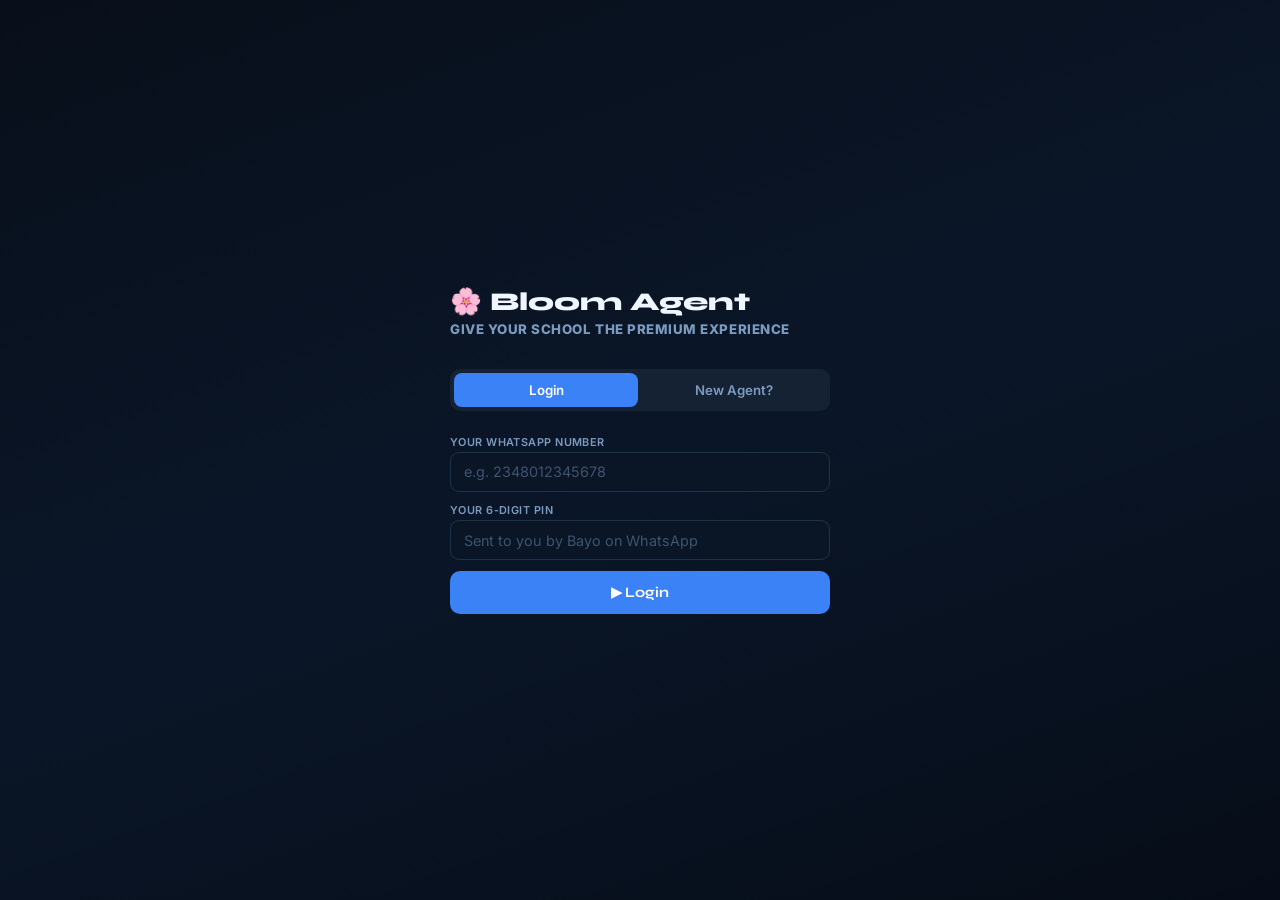
==== commit 412a04c3: "security: agents log in with phone + 6-digit PIN (real Firebase login) - PIN checked by Firebase (se" ====
--- a/index.html
+++ b/index.html
@@ -8,6 +8,7 @@
 <link rel="stylesheet" href="style.css?v=20260817-manual">
 <script src="https://www.gstatic.com/firebasejs/9.22.2/firebase-app-compat.js"></script>
 <script src="https://www.gstatic.com/firebasejs/9.22.2/firebase-firestore-compat.js"></script>
+<script src="https://www.gstatic.com/firebasejs/9.22.2/firebase-auth-compat.js"></script>
   <link rel="manifest" href="manifest.json">
   <meta name="theme-color" content="#7c3aed">
   <link rel="apple-touch-icon" href="icon-192x192.png">
@@ -27,6 +28,8 @@
     <div id="phone-form">
       <label>Your WhatsApp Number</label>
       <input type="tel" id="l-phone" placeholder="e.g. 2348012345678" onkeydown="if(event.key==='Enter')doLogin()">
+      <label>Your 6-digit PIN</label>
+      <input type="password" id="l-pin" inputmode="numeric" maxlength="6" autocomplete="current-password" placeholder="Sent to you by Bayo on WhatsApp" onkeydown="if(event.key==='Enter')doLogin()">
       <button id="l-btn" class="btn-brand" onclick="doLogin()">▶ Login</button>
     </div>
     <div id="register-form" style="display:none;">
@@ -137,7 +140,7 @@
         <p style="font-size:0.82rem;color:var(--sub);margin-bottom:1rem;">Fill in the school details. Bayo reviews and approves. You earn on approval.</p>
 
         <!-- ═══ NEW: SIGNBOARD SCAN — auto-fills name/address/LGA/state ═══ -->
-        <div style="background:linear-gradient(135deg,rgba(124,58,237,0.12),rgba(37,99,235,0.08));border:1.5px solid rgba(124,58,237,0.3);border-radius:14px;padding:1rem;margin-bottom:0.85rem;">
+        <div id="signboard-card" style="background:linear-gradient(135deg,rgba(124,58,237,0.12),rgba(37,99,235,0.08));border:1.5px solid rgba(124,58,237,0.3);border-radius:14px;padding:1rem;margin-bottom:0.85rem;">
           <div style="font-weight:800;font-size:0.85rem;color:#a78bfa;margin-bottom:0.4rem;">📸 Scan School Signboard</div>
           <p style="font-size:0.76rem;color:var(--sub);margin-bottom:0.7rem;line-height:1.5;">Photograph the school's signboard — AI reads the name, address, LGA and state automatically.</p>
           <input type="file" id="signboard-input" accept="image/*" style="display:none;" onchange="scanSignboard(event)">
@@ -299,10 +302,19 @@
         </div>
         </div>
         <div id="comm-box" class="comm-box" style="display:block;">
-          <div class="comm-lbl">Your Commission</div>
-          <div class="comm-amt" id="comm-amt">₦5,000</div>
+          <div class="comm-lbl" style="font-weight:700;margin-bottom:8px;">Your Commission</div>
+          <div style="display:flex;gap:10px;justify-content:center;margin-bottom:6px;">
+            <div style="text-align:center;flex:1;">
+              <div class="comm-amt" id="comm-amt" style="font-size:1.5rem;">₦5,000</div>
+              <div class="comm-lbl">New school</div>
+            </div>
+            <div style="width:1px;background:rgba(255,255,255,0.15);"></div>
+            <div style="text-align:center;flex:1;">
+              <div class="comm-amt" style="font-size:1.5rem;color:#a78bfa;">₦2,500</div>
+              <div class="comm-lbl">Renewal</div>
+            </div>
+          </div>
           <div class="comm-lbl" id="comm-total" style="margin-top:4px;">School pays: ₦15,000 per term</div>
-          <div class="comm-lbl" style="margin-top:4px;color:#34d399;">Fixed ₦5,000 per school onboarded &amp; approved</div>
         </div>
         <label>Number of Terms Paying</label>
         <select id="s-terms" onchange="updateCommission()">
@@ -421,11 +433,12 @@
         <div class="stat-n" id="earn-pending" style="color:var(--warn);">₦0</div>
         <div class="stat-l">Pending Payment</div>
       </div>
+      <div id="earn-summary" style="display:flex;gap:6px;flex-wrap:wrap;margin-bottom:10px;"></div>
       <div class="card">
         <div class="card-title">Commission History</div>
         <div class="tbl-wrap">
           <table>
-            <thead><tr><th>Date</th><th>School ID</th><th>Amount</th><th>Status</th></tr></thead>
+            <thead><tr><th>Date</th><th>School</th><th>Type</th><th>Amount</th><th>Status</th></tr></thead>
             <tbody id="earn-body"></tbody>
           </table>
         </div>
@@ -475,7 +488,7 @@
 </div>
 
 <script src="https://unpkg.com/leaflet@1.9.4/dist/leaflet.js" integrity="sha256-20nQCchB9co0qIjJZRGuk2/Z9VM+kNiyxNV1lvTlZBo=" crossorigin=""></script>
-<script src="app.js?v=20260820-security"></script>
+<script src="app.js?v=20260911-ocr-fix"></script>
   <script>
     if('serviceWorker' in navigator){
       window.addEventListener('load',()=>navigator.serviceWorker.register('sw.js').catch(()=>{}));
